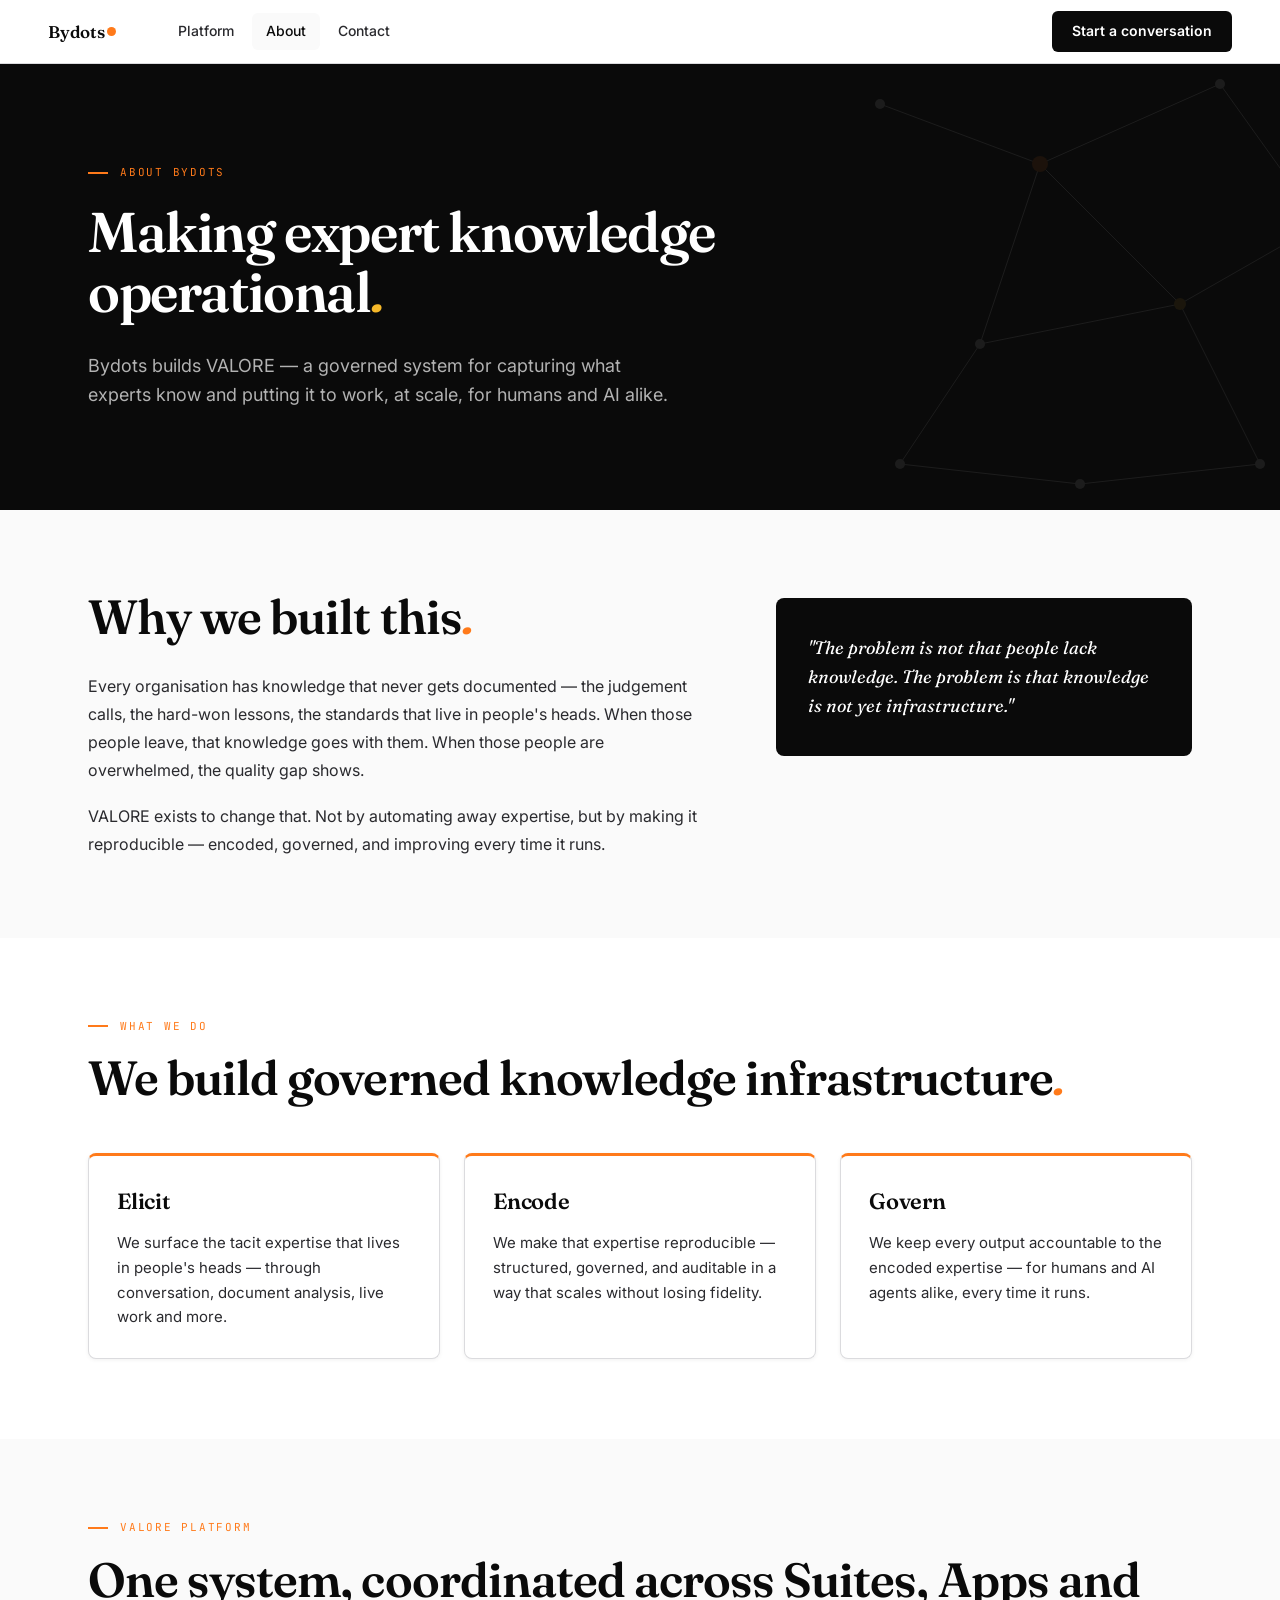
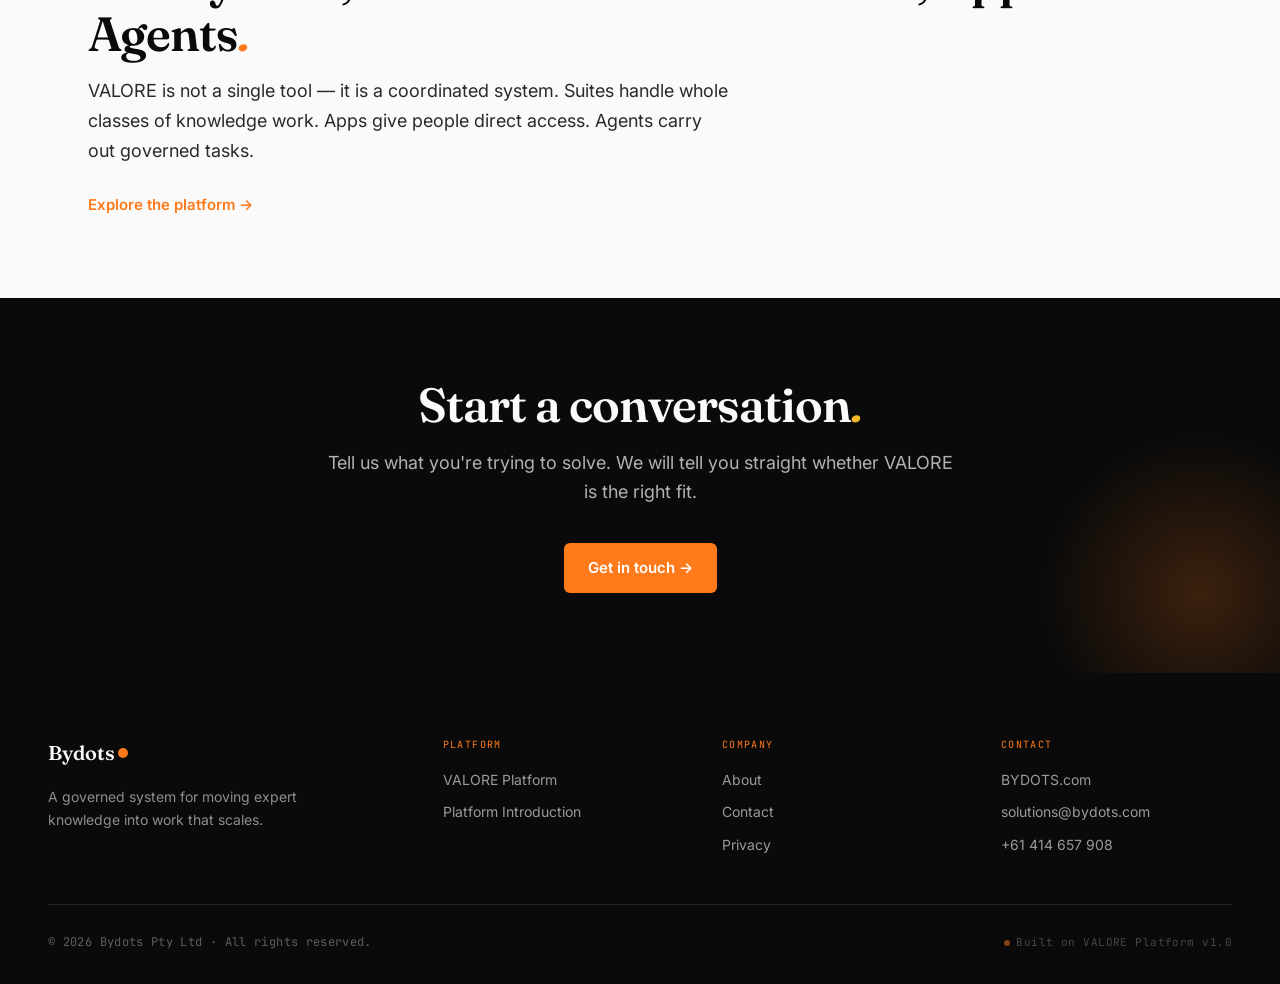
==== about.html @ f9282c55 "Add files via upload" ====
<!DOCTYPE html>
<html lang="en">
<head>
<meta charset="UTF-8">
<meta name="viewport" content="width=device-width, initial-scale=1.0">
<title>Bydots — About</title>
<link href="https://fonts.googleapis.com/css2?family=Fraunces:ital,opsz,wght@0,9..144,400;0,9..144,500;0,9..144,600;0,9..144,700;1,9..144,400;1,9..144,500;1,9..144,600&family=Inter:wght@300;400;500;600&family=JetBrains+Mono:wght@400;500&display=swap" rel="stylesheet">
<link rel="stylesheet" href="styles.css">
<style>
  /* ── HERO ─────────────────────────────────── */
  .hero {
    background: var(--ink);
    padding: 100px 0;
    position: relative;
    overflow: hidden;
  }
  .hero-graph {
    position: absolute;
    right: -80px;
    top: -60px;
    width: 540px;
    height: 540px;
    opacity: 0.07;
    pointer-events: none;
  }
  .hero-eyebrow {
    font-family: 'JetBrains Mono', monospace;
    font-size: 11px;
    letter-spacing: 0.16em;
    text-transform: uppercase;
    color: var(--orange);
    margin-bottom: 20px;
    display: flex;
    align-items: center;
    gap: 12px;
  }
  .hero-eyebrow::before {
    content: '';
    width: 20px;
    height: 2px;
    background: var(--orange);
    flex-shrink: 0;
  }
  .hero-h1 {
    font-family: 'Fraunces', serif;
    font-size: 56px;
    font-weight: 600;
    line-height: 1.08;
    letter-spacing: -0.025em;
    color: var(--white);
    max-width: 720px;
    margin-bottom: 28px;
  }
  .hero-h1 em { font-style: italic; color: var(--amber); }
  .hero-lead {
    font-size: 18px;
    color: rgba(250,250,250,0.7);
    line-height: 1.65;
    max-width: 580px;
  }

  /* ── MISSION ──────────────────────────────── */
  .mission {
    background: var(--paper);
    padding: 80px 0;
  }
  .mission-grid {
    display: grid;
    grid-template-columns: 3fr 2fr;
    gap: 64px;
    align-items: start;
  }
  .mission-left h2 {
    margin-bottom: 28px;
  }
  .mission-left p {
    font-size: 16px;
    color: var(--graphite);
    line-height: 1.75;
    margin-bottom: 18px;
  }
  .mission-left p:last-child { margin-bottom: 0; }
  .thesis-card {
    background: var(--ink);
    border-radius: 8px;
    padding: 36px 32px;
    margin-top: 8px;
  }
  .thesis-card p {
    font-family: 'Fraunces', serif;
    font-size: 18px;
    font-style: italic;
    color: var(--white);
    line-height: 1.6;
  }

  /* ── WHAT WE DO ───────────────────────────── */
  .what-we-do {
    background: var(--white);
    padding: 80px 0;
  }
  .what-cards {
    display: grid;
    grid-template-columns: repeat(3, 1fr);
    gap: 24px;
    margin-top: 48px;
  }
  .what-card {
    background: var(--white);
    border: 1px solid var(--line);
    border-top: 3px solid var(--orange);
    border-radius: 8px;
    padding: 28px;
    box-shadow: var(--shadow-1);
  }
  .what-card-title {
    font-family: 'Fraunces', serif;
    font-size: 22px;
    font-weight: 600;
    color: var(--ink);
    margin-bottom: 12px;
    letter-spacing: -0.01em;
  }
  .what-card-body {
    font-size: 15px;
    color: var(--graphite);
    line-height: 1.65;
  }

  /* ── THE PLATFORM ─────────────────────────── */
  .the-platform {
    background: var(--paper);
    padding: 80px 0;
  }
  .platform-link {
    display: inline-flex;
    align-items: center;
    gap: 8px;
    margin-top: 28px;
    font-size: 15px;
    font-weight: 600;
    color: var(--orange);
    transition: gap 0.15s;
  }
  .platform-link:hover { gap: 12px; }

  /* ── CTA ──────────────────────────────────── */
  .cta-dark {
    background: var(--ink);
    padding: 80px 0;
    text-align: center;
    position: relative;
    overflow: hidden;
  }
  .cta-dark::after {
    content: '';
    position: absolute;
    right: -80px;
    bottom: -80px;
    width: 320px;
    height: 320px;
    background: radial-gradient(circle, rgba(255,122,26,0.2) 0%, transparent 70%);
    pointer-events: none;
  }
  .cta-dark .container { position: relative; z-index: 1; }
  .cta-dark .section-lead {
    margin-left: auto;
    margin-right: auto;
  }
  .cta-dark .btn {
    margin-top: 36px;
  }
</style>
</head>
<body>

<!-- ── NAV ─────────────────────────────────── -->
<nav class="site-nav">
  <a href="index.html" class="nav-brand">Bydots<span class="dot"></span></a>
  <div class="nav-links">
    <a href="platform.html">Platform</a>
    <a href="about.html" class="active">About</a>
    <a href="contact.html">Contact</a>
  </div>
  <a href="contact.html" class="nav-cta">Start a conversation</a>
</nav>


<!-- ── HERO ─────────────────────────────────── -->
<section class="hero">
  <svg class="hero-graph" viewBox="0 0 540 540" fill="none" xmlns="http://www.w3.org/2000/svg" aria-hidden="true">
    <g stroke="#FFFFFF" stroke-width="1">
      <line x1="60"  y1="100" x2="220" y2="160"/>
      <line x1="220" y1="160" x2="400" y2="80"/>
      <line x1="220" y1="160" x2="160" y2="340"/>
      <line x1="220" y1="160" x2="360" y2="300"/>
      <line x1="400" y1="80"  x2="500" y2="220"/>
      <line x1="160" y1="340" x2="360" y2="300"/>
      <line x1="160" y1="340" x2="80"  y2="460"/>
      <line x1="360" y1="300" x2="500" y2="220"/>
      <line x1="360" y1="300" x2="440" y2="460"/>
      <line x1="80"  y1="460" x2="260" y2="480"/>
      <line x1="260" y1="480" x2="440" y2="460"/>
    </g>
    <g fill="#FFFFFF">
      <circle cx="60"  cy="100" r="5"/>
      <circle cx="400" cy="80"  r="5"/>
      <circle cx="500" cy="220" r="5"/>
      <circle cx="160" cy="340" r="5"/>
      <circle cx="80"  cy="460" r="5"/>
      <circle cx="440" cy="460" r="5"/>
      <circle cx="260" cy="480" r="5"/>
    </g>
    <circle cx="220" cy="160" r="8" fill="#FF7A1A"/>
    <circle cx="360" cy="300" r="6" fill="#F5B829"/>
  </svg>

  <div class="container">
    <div class="hero-eyebrow">About Bydots</div>
    <h1 class="hero-h1">Making expert knowledge operational<em>.</em></h1>
    <p class="hero-lead">Bydots builds VALORE — a governed system for capturing what experts know and putting it to work, at scale, for humans and AI alike.</p>
  </div>
</section>


<!-- ── THE MISSION ───────────────────────────── -->
<section class="mission">
  <div class="container">
    <div class="mission-grid">
      <div class="mission-left">
        <h2 class="section-h2">Why we built this<em>.</em></h2>
        <p>Every organisation has knowledge that never gets documented — the judgement calls, the hard-won lessons, the standards that live in people's heads. When those people leave, that knowledge goes with them. When those people are overwhelmed, the quality gap shows.</p>
        <p>VALORE exists to change that. Not by automating away expertise, but by making it reproducible — encoded, governed, and improving every time it runs.</p>
      </div>
      <div class="thesis-card">
        <p>"The problem is not that people lack knowledge. The problem is that knowledge is not yet infrastructure."</p>
      </div>
    </div>
  </div>
</section>


<!-- ── WHAT WE DO ─────────────────────────────── -->
<section class="what-we-do">
  <div class="container">
    <div class="section-eyebrow">What we do</div>
    <h2 class="section-h2">We build governed knowledge infrastructure<em>.</em></h2>
    <div class="what-cards">
      <div class="what-card">
        <div class="what-card-title">Elicit</div>
        <p class="what-card-body">We surface the tacit expertise that lives in people's heads — through conversation, document analysis, live work and more.</p>
      </div>
      <div class="what-card">
        <div class="what-card-title">Encode</div>
        <p class="what-card-body">We make that expertise reproducible — structured, governed, and auditable in a way that scales without losing fidelity.</p>
      </div>
      <div class="what-card">
        <div class="what-card-title">Govern</div>
        <p class="what-card-body">We keep every output accountable to the encoded expertise — for humans and AI agents alike, every time it runs.</p>
      </div>
    </div>
  </div>
</section>


<!-- ── THE PLATFORM ───────────────────────────── -->
<section class="the-platform">
  <div class="container">
    <div class="section-eyebrow">VALORE Platform</div>
    <h2 class="section-h2">One system, coordinated across Suites, Apps and Agents<em>.</em></h2>
    <p class="section-lead">VALORE is not a single tool — it is a coordinated system. Suites handle whole classes of knowledge work. Apps give people direct access. Agents carry out governed tasks.</p>
    <a href="platform.html" class="platform-link">Explore the platform →</a>
  </div>
</section>


<!-- ── CTA ────────────────────────────────────── -->
<section class="cta-dark">
  <div class="container">
    <h2 class="section-h2 on-dark">Start a conversation<em>.</em></h2>
    <p class="section-lead on-dark">Tell us what you're trying to solve. We will tell you straight whether VALORE is the right fit.</p>
    <a href="contact.html" class="btn btn-primary">Get in touch →</a>
  </div>
</section>


<!-- ── FOOTER ─────────────────────────────────── -->
<footer class="site-footer">
  <div class="footer-grid">
    <div>
      <div class="footer-brand">Bydots<span class="dot"></span></div>
      <p class="footer-desc">A governed system for moving expert knowledge into work that scales.</p>
    </div>
    <div>
      <div class="footer-col-head">Platform</div>
      <div class="footer-col-links">
        <a href="platform.html">VALORE Platform</a>
        <a href="platform-introduction.html">Platform Introduction</a>
      </div>
    </div>
    <div>
      <div class="footer-col-head">Company</div>
      <div class="footer-col-links">
        <a href="about.html">About</a>
        <a href="contact.html">Contact</a>
        <a href="privacy.html">Privacy</a>
      </div>
    </div>
    <div>
      <div class="footer-col-head">Contact</div>
      <div class="footer-col-links">
        <a href="https://bydots.com">BYDOTS.com</a>
        <a href="mailto:solutions@bydots.com">solutions@bydots.com</a>
        <a href="tel:+61414657908">+61 414 657 908</a>
      </div>
    </div>
  </div>
  <div class="footer-bottom">
    <span class="footer-copy">© 2026 Bydots Pty Ltd · All rights reserved.</span>
    <span class="footer-prov">Built on VALORE Platform v1.0</span>
  </div>
</footer>

</body>
</html>
---- styles.css ----
/* ════════════════════════════════════════════
   Bydots Design System — Shared Stylesheet
   v1.0 · May 2026
════════════════════════════════════════════ */

/* ── TOKENS ───────────────────────────────── */
:root {
  --ink:      #0A0A0A;
  --graphite: #2A2A2E;
  --steel:    #6B6B70;
  --mist:     #E8E8EA;
  --paper:    #FAFAFA;
  --white:    #FFFFFF;
  --orange:   #FF7A1A;
  --amber:    #F5B829;
  --line:     #DBDBDE;
  --peach:    #FFF1E2;
  --peachln:  #FFD9B5;

  --shadow-1: 0 1px 4px rgba(0,0,0,0.06);
  --shadow-2: 0 4px 24px rgba(0,0,0,0.12);

  --nav-h:    64px;
}

/* ── RESET ────────────────────────────────── */
*, *::before, *::after { margin: 0; padding: 0; box-sizing: border-box; }

html {
  scroll-behavior: smooth;
  -webkit-font-smoothing: antialiased;
  -moz-osx-font-smoothing: grayscale;
}

body {
  font-family: 'Inter', sans-serif;
  color: var(--ink);
  background: var(--paper);
  line-height: 1.6;
}

img, svg { display: block; max-width: 100%; }
a { color: inherit; text-decoration: none; }
ul, ol { list-style: none; }

/* ── TYPOGRAPHY ───────────────────────────── */
.t-mono {
  font-family: 'JetBrains Mono', monospace;
}
.t-serif {
  font-family: 'Fraunces', serif;
}

/* ── NAV ──────────────────────────────────── */
.site-nav {
  position: sticky;
  top: 0;
  z-index: 100;
  height: var(--nav-h);
  background: var(--white);
  border-bottom: 1px solid var(--line);
  display: flex;
  align-items: center;
  padding: 0 48px;
  gap: 0;
}

.nav-brand {
  font-family: 'Fraunces', serif;
  font-size: 17px;
  font-weight: 600;
  letter-spacing: -0.01em;
  color: var(--ink);
  display: flex;
  align-items: center;
  gap: 2px;
  flex-shrink: 0;
  margin-right: 48px;
}
.nav-brand .dot {
  width: 9px;
  height: 9px;
  background: var(--orange);
  border-radius: 50%;
  display: inline-block;
  flex-shrink: 0;
}

.nav-links {
  display: flex;
  align-items: center;
  gap: 4px;
  flex: 1;
}
.nav-links a {
  font-size: 14px;
  font-weight: 500;
  color: var(--graphite);
  padding: 7px 14px;
  border-radius: 6px;
  transition: background 0.15s, color 0.15s;
}
.nav-links a:hover,
.nav-links a.active {
  background: var(--paper);
  color: var(--ink);
}

.nav-cta {
  font-size: 14px;
  font-weight: 600;
  color: var(--white);
  background: var(--ink);
  padding: 9px 20px;
  border-radius: 6px;
  flex-shrink: 0;
  transition: background 0.15s;
}
.nav-cta:hover { background: var(--graphite); }

/* ── FOOTER ───────────────────────────────── */
.site-footer {
  background: var(--ink);
  color: var(--paper);
  padding: 64px 48px 32px;
}
.footer-grid {
  max-width: 1200px;
  margin: 0 auto;
  display: grid;
  grid-template-columns: 1.5fr 1fr 1fr 1fr;
  gap: 48px;
  padding-bottom: 48px;
  border-bottom: 1px solid rgba(255,255,255,0.1);
}
.footer-brand {
  font-family: 'Fraunces', serif;
  font-size: 20px;
  font-weight: 600;
  color: var(--paper);
  display: flex;
  align-items: center;
  gap: 3px;
  margin-bottom: 16px;
}
.footer-brand .dot {
  width: 10px;
  height: 10px;
  background: var(--orange);
  border-radius: 50%;
}
.footer-desc {
  font-size: 14px;
  color: rgba(250,250,250,0.55);
  line-height: 1.65;
  max-width: 280px;
}
.footer-col-head {
  font-family: 'JetBrains Mono', monospace;
  font-size: 10px;
  letter-spacing: 0.14em;
  text-transform: uppercase;
  color: var(--orange);
  margin-bottom: 16px;
}
.footer-col-links { display: flex; flex-direction: column; gap: 10px; }
.footer-col-links a {
  font-size: 14px;
  color: rgba(250,250,250,0.6);
  transition: color 0.15s;
}
.footer-col-links a:hover { color: var(--paper); }
.footer-bottom {
  max-width: 1200px;
  margin: 0 auto;
  padding-top: 28px;
  display: flex;
  justify-content: space-between;
  align-items: center;
  flex-wrap: wrap;
  gap: 12px;
}
.footer-copy {
  font-size: 12px;
  color: rgba(250,250,250,0.35);
  font-family: 'JetBrains Mono', monospace;
  letter-spacing: 0.03em;
}
.footer-prov {
  font-family: 'JetBrains Mono', monospace;
  font-size: 11px;
  color: rgba(250,250,250,0.25);
  letter-spacing: 0.04em;
  display: flex;
  align-items: center;
  gap: 6px;
}
.footer-prov::before {
  content: '';
  width: 6px;
  height: 6px;
  background: var(--orange);
  border-radius: 50%;
  opacity: 0.5;
}

/* ── SHARED SECTION UTILS ─────────────────── */
.container {
  max-width: 1200px;
  margin: 0 auto;
  padding: 0 48px;
}

.section-eyebrow {
  font-family: 'JetBrains Mono', monospace;
  font-size: 11px;
  letter-spacing: 0.16em;
  text-transform: uppercase;
  color: var(--orange);
  margin-bottom: 16px;
  display: flex;
  align-items: center;
  gap: 12px;
}
.section-eyebrow::before {
  content: '';
  width: 20px;
  height: 2px;
  background: var(--orange);
  flex-shrink: 0;
}

.section-h2 {
  font-family: 'Fraunces', serif;
  font-size: clamp(32px, 4vw, 48px);
  font-weight: 600;
  line-height: 1.12;
  letter-spacing: -0.02em;
  color: var(--ink);
}
.section-h2 em { font-style: italic; color: var(--orange); }
.section-h2.on-dark { color: var(--paper); }
.section-h2.on-dark em { color: var(--amber); }

.section-lead {
  font-size: 18px;
  color: var(--graphite);
  line-height: 1.65;
  max-width: 640px;
  margin-top: 16px;
}
.section-lead.on-dark { color: rgba(250,250,250,0.7); }

.btn {
  display: inline-flex;
  align-items: center;
  gap: 8px;
  font-size: 15px;
  font-weight: 600;
  padding: 13px 24px;
  border-radius: 6px;
  transition: background 0.15s, color 0.15s, border-color 0.15s;
  cursor: pointer;
  border: none;
  font-family: 'Inter', sans-serif;
}
.btn-primary {
  background: var(--orange);
  color: var(--white);
}
.btn-primary:hover { background: #E66A0F; }

.btn-ghost {
  background: transparent;
  color: var(--paper);
  border: 1px solid rgba(255,255,255,0.3);
}
.btn-ghost:hover { background: rgba(255,255,255,0.08); border-color: rgba(255,255,255,0.5); }

.btn-ink {
  background: var(--ink);
  color: var(--paper);
}
.btn-ink:hover { background: var(--graphite); }

/* ── CARD SHARED ──────────────────────────── */
.card {
  background: var(--white);
  border: 1px solid var(--line);
  border-radius: 8px;
  padding: 28px;
  box-shadow: var(--shadow-1);
}
.card-top-rule { border-top: 3px solid var(--orange); }

/* ── PULSE ANIMATION ──────────────────────── */
@keyframes pulse {
  0%, 100% { opacity: 1; }
  50%       { opacity: 0.4; }
}
.pulse-dot {
  width: 8px;
  height: 8px;
  background: var(--amber);
  border-radius: 50%;
  animation: pulse 2s ease-in-out infinite;
  flex-shrink: 0;
}
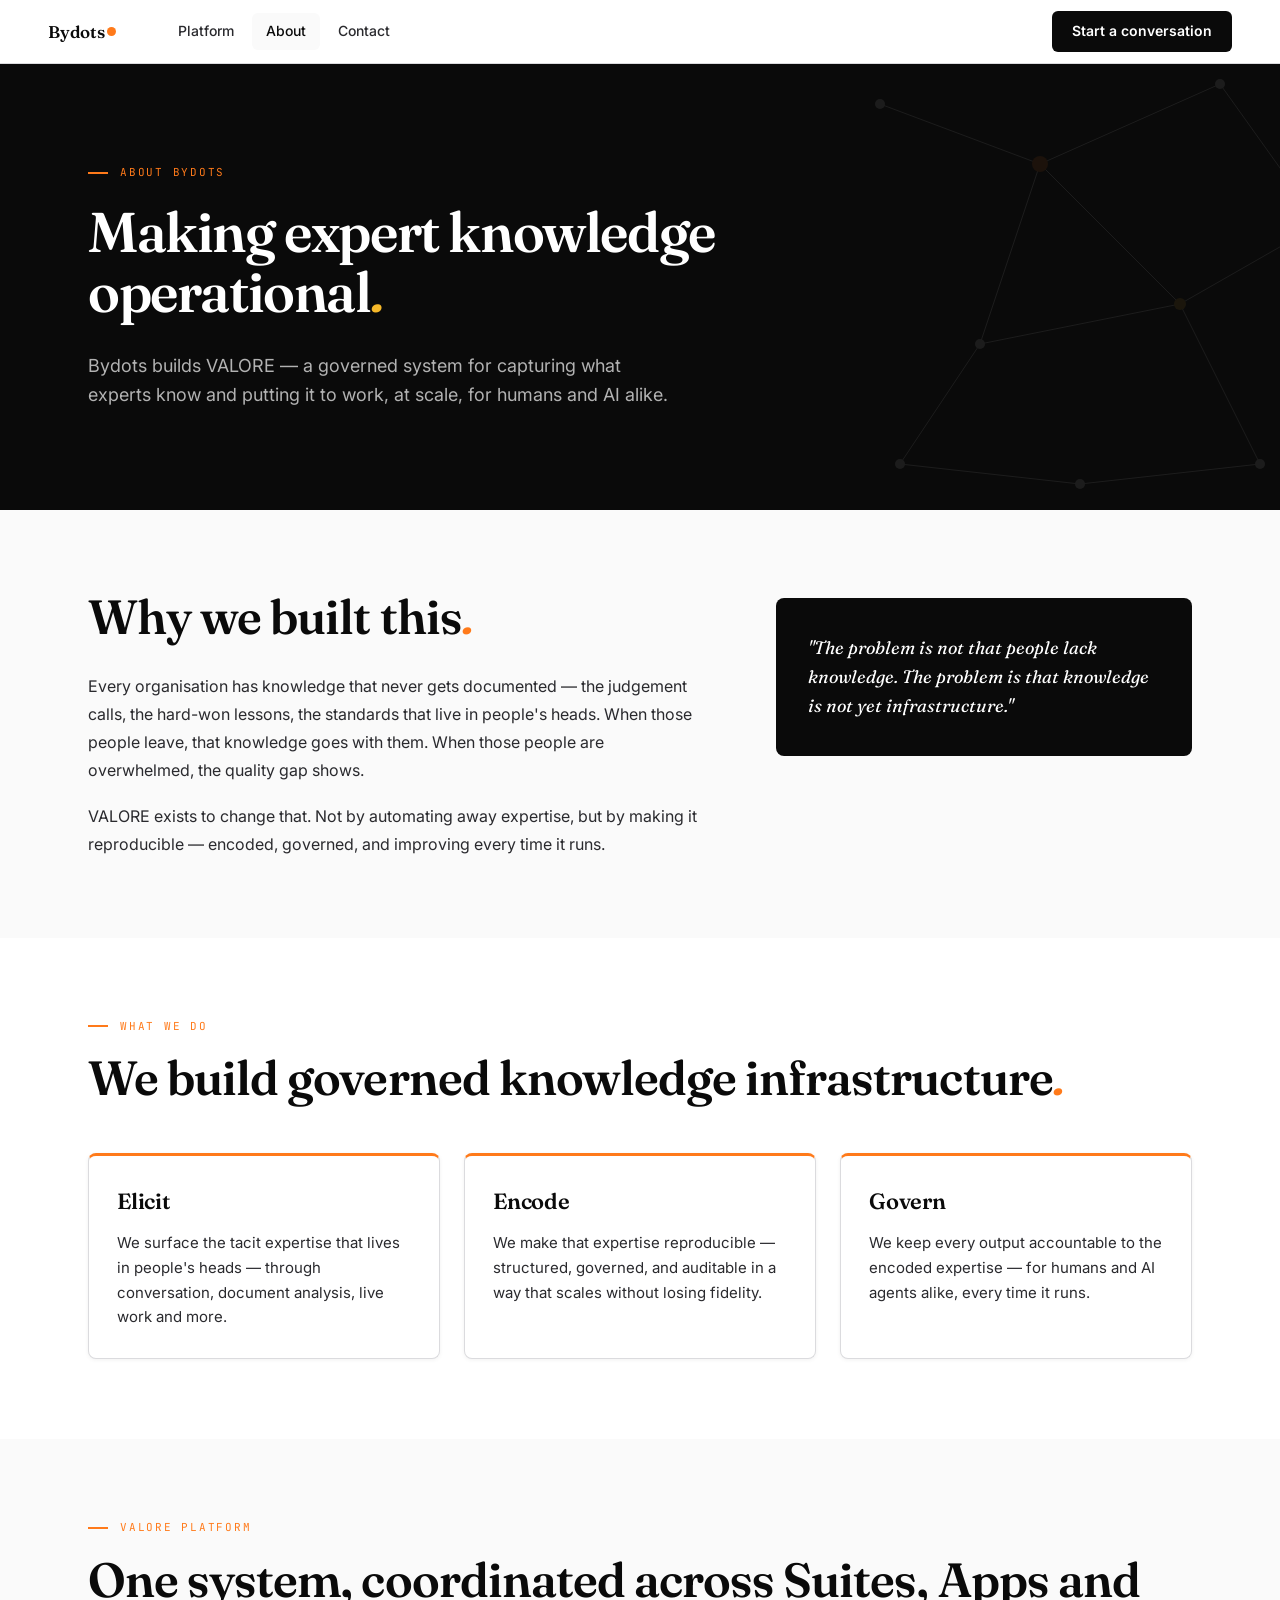
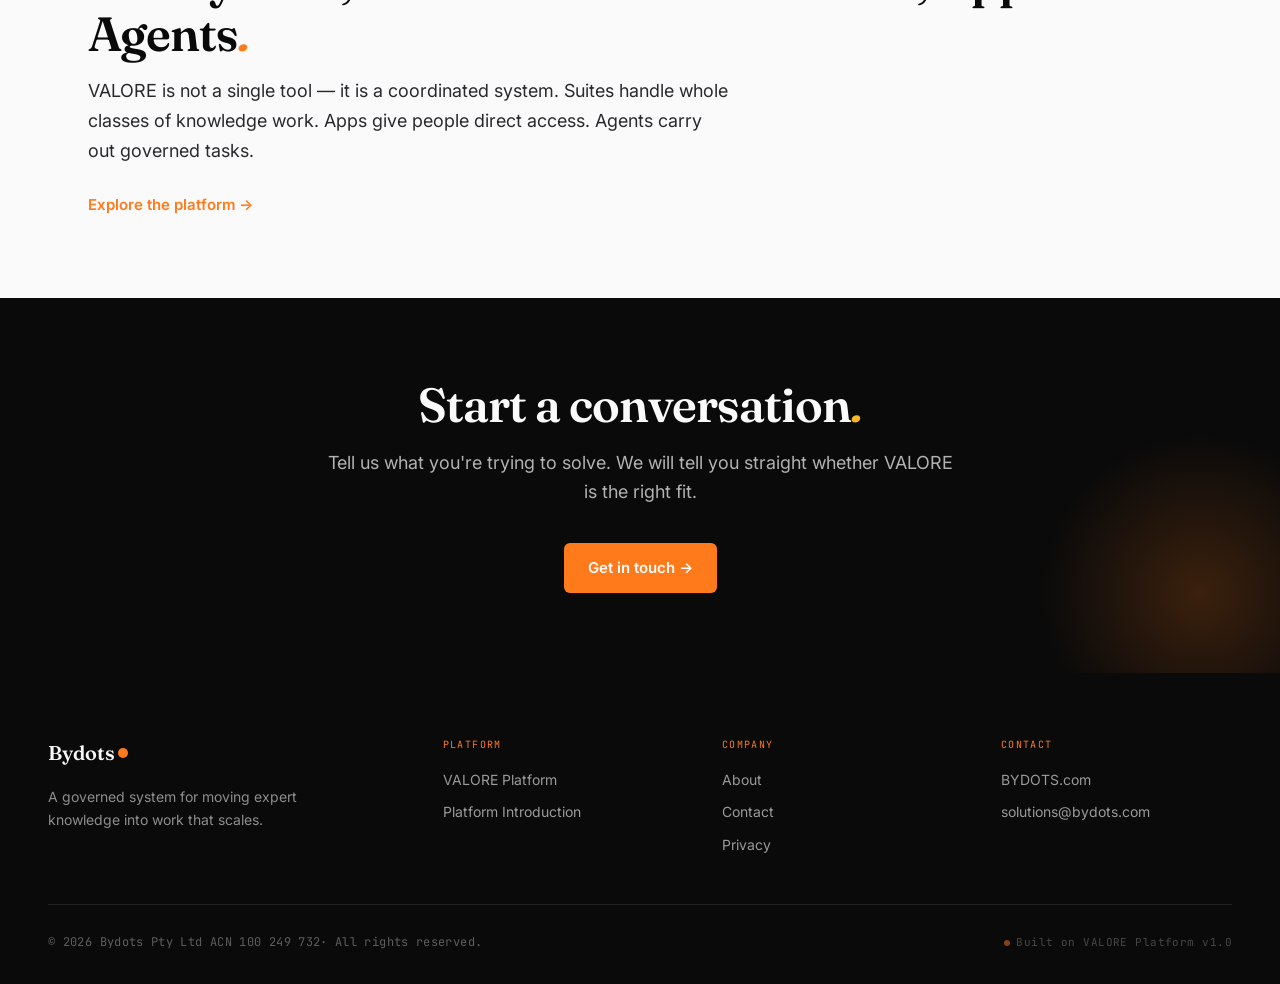
==== commit 3c7dead3: "Add files via upload" ====
--- a/about.html
+++ b/about.html
@@ -311,12 +311,12 @@
       <div class="footer-col-links">
         <a href="https://bydots.com">BYDOTS.com</a>
         <a href="mailto:solutions@bydots.com">solutions@bydots.com</a>
-        <a href="tel:+61414657908">+61 414 657 908</a>
+        
       </div>
     </div>
   </div>
   <div class="footer-bottom">
-    <span class="footer-copy">© 2026 Bydots Pty Ltd · All rights reserved.</span>
+    <span class="footer-copy">© 2026 Bydots Pty Ltd ACN 100 249 732· All rights reserved.</span>
     <span class="footer-prov">Built on VALORE Platform v1.0</span>
   </div>
 </footer>
